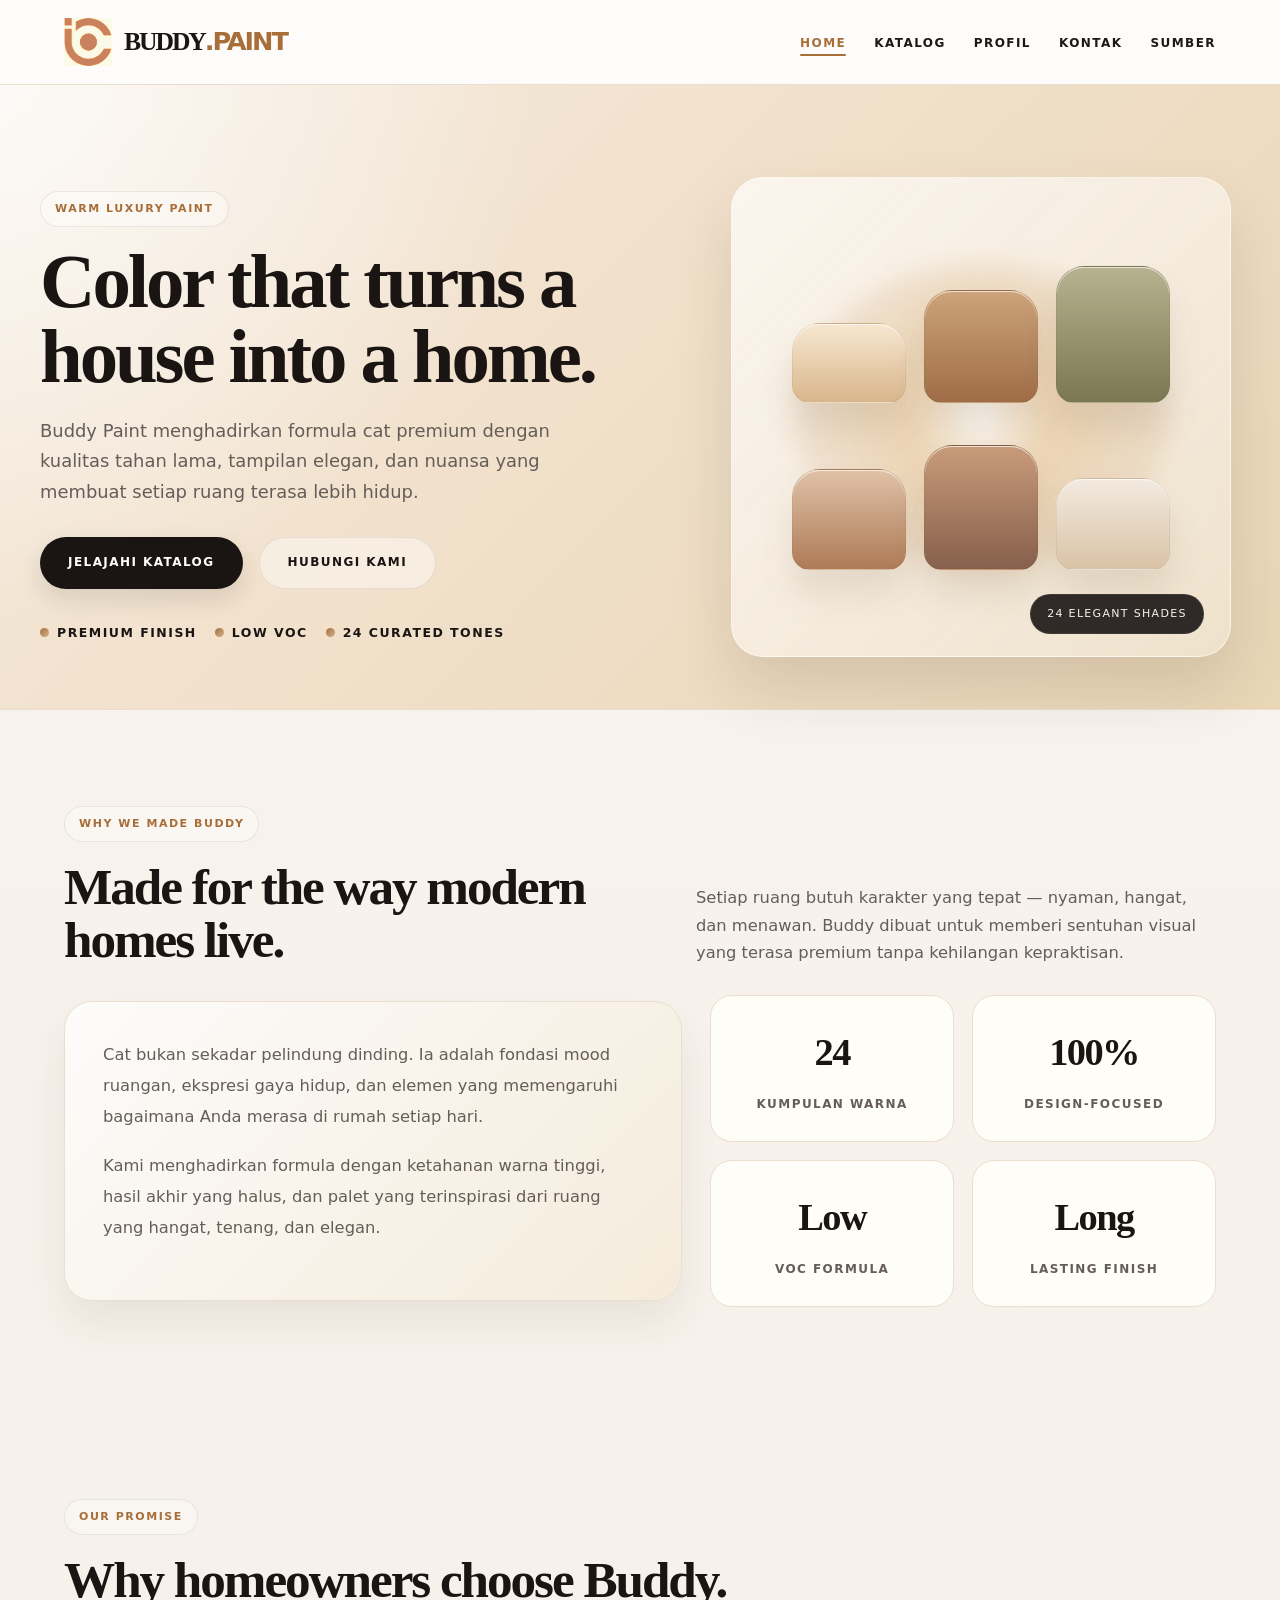
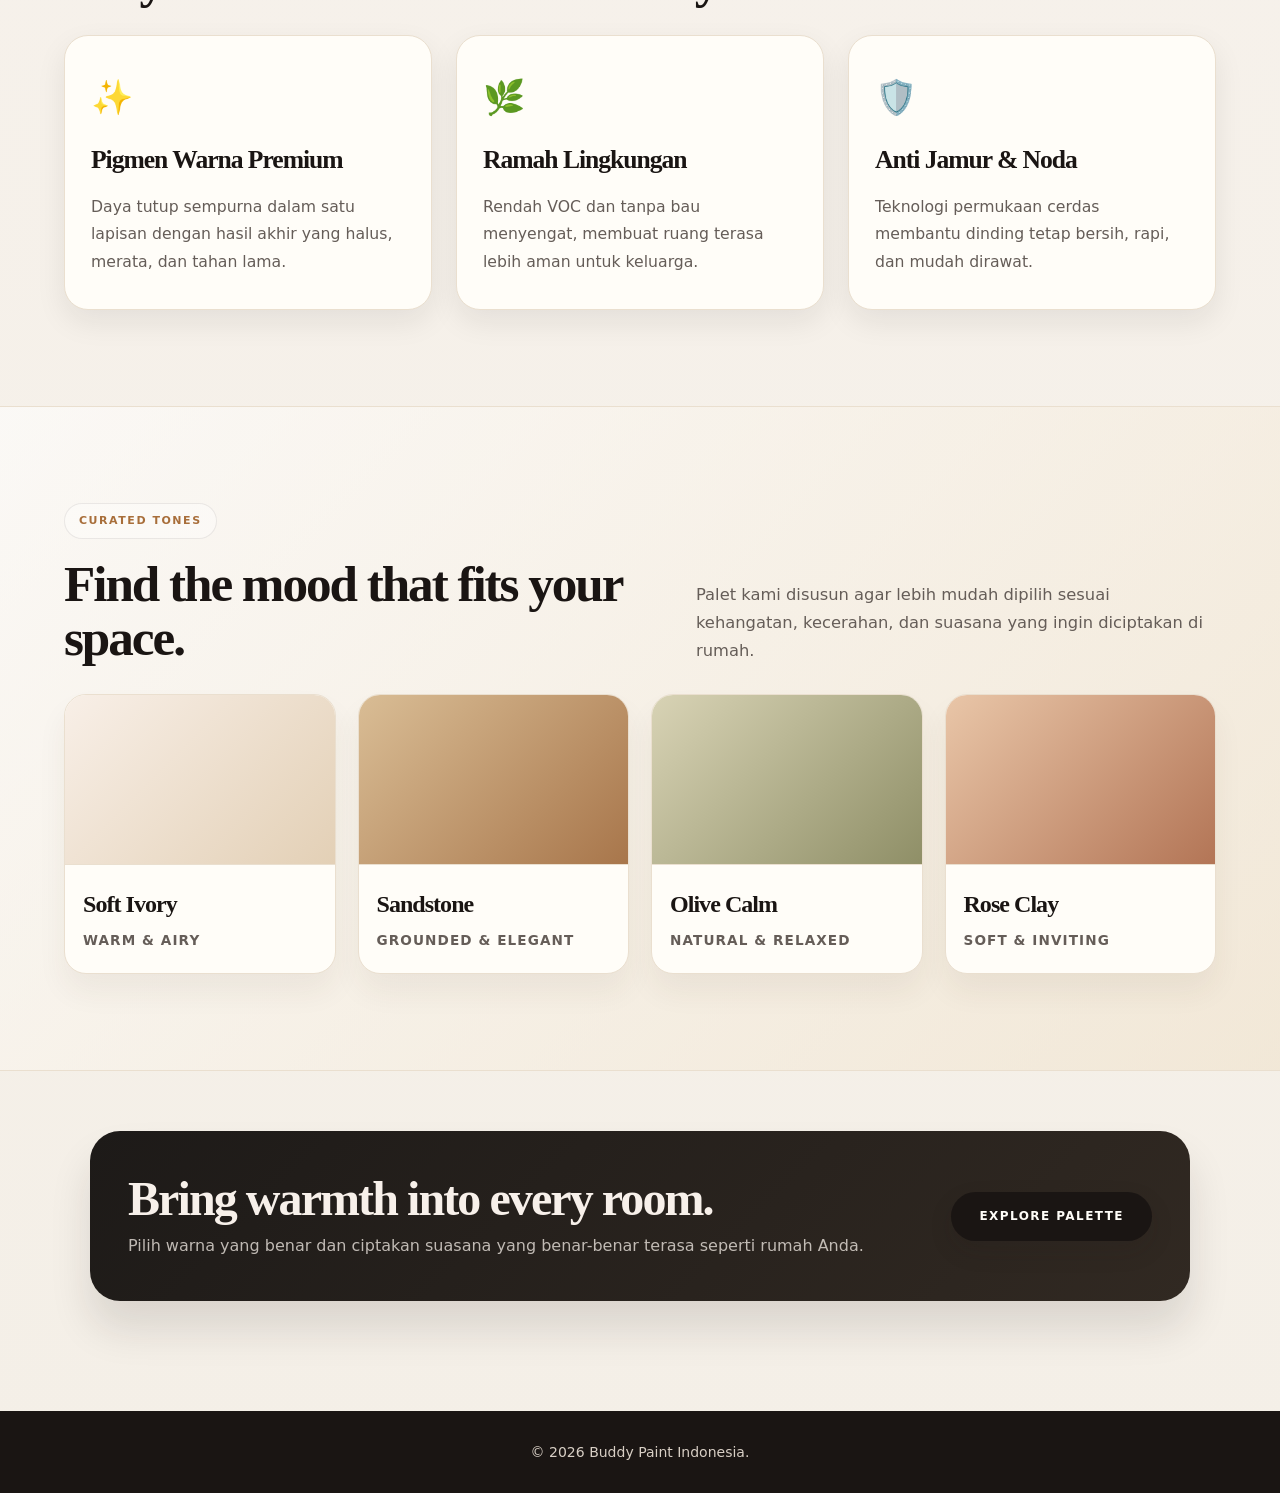
==== index.html @ d7e9905b "Add files via upload" ====
<!DOCTYPE html>
<html lang="id">
<head>
    <meta charset="UTF-8">
    <meta name="viewport" content="width=device-width, initial-scale=1.0">
    <title>Buddy Paint - Beranda</title>
    <style>
        :root {
            --bg: #f4efe7;
            --bg-strong: #e9dfd0;
            --panel: #fffdf8;
            --panel-soft: #f4ead8;
            --text: #1d1815;
            --muted: #655d58;
            --accent: #d3b28c;
            --accent-strong: #a86e3a;
            --dark: #1a1513;
            --line: #eadfcf;
            --shadow: rgba(29, 24, 21, 0.08);
            --stone: #f7f1ea;
            --rose: #d7a57a;
            --olive: #b9b388;
            --sand: #d8bf9d;
        }

        * {
            margin: 0;
            padding: 0;
            box-sizing: border-box;
            font-family: 'Segoe UI', system-ui, -apple-system, sans-serif;
        }

        html {
            scroll-behavior: smooth;
        }

        body {
            background: linear-gradient(180deg, #f8f3ee 0%, var(--bg) 100%);
            color: var(--text);
            line-height: 1.6;
            display: flex;
            flex-direction: column;
            min-height: 100vh;
        }

        h1, h2, h3 {
            font-family: Georgia, 'Times New Roman', serif;
            letter-spacing: -0.04em;
            color: var(--text);
        }

        p {
            color: var(--muted);
        }

        header {
            background: rgba(255, 255, 255, 0.74);
            border-bottom: 1px solid var(--line);
            backdrop-filter: blur(10px);
            position: sticky;
            top: 0;
            z-index: 1000;
            transition: box-shadow 0.25s ease, background 0.25s ease, transform 0.25s ease;
        }

        header.scrolled {
            background: rgba(255, 255, 255, 0.9);
            box-shadow: 0 12px 28px rgba(29, 24, 21, 0.08);
        }

        nav {
            max-width: 1200px;
            margin: 0 auto;
            padding: 18px 24px;
            display: flex;
            justify-content: space-between;
            align-items: center;
            position: relative;
        }

        .logo {
            font-size: 24px;
            font-weight: 800;
            color: var(--dark);
            text-decoration: none;
            letter-spacing: -0.05em;
        }

        .logo span { color: var(--accent-strong); }

        .nav-links {
            display: flex;
            gap: 28px;
            list-style: none;
        }

        .nav-links a {
            text-decoration: none;
            color: var(--text);
            font-weight: 600;
            font-size: 12px;
            letter-spacing: 0.12em;
            text-transform: uppercase;
            transition: color 0.2s ease;
            position: relative;
            padding-bottom: 6px;
        }

        .nav-links a::after {
            content: "";
            position: absolute;
            left: 0;
            bottom: 0;
            width: 100%;
            height: 2px;
            background: var(--accent-strong);
            border-radius: 999px;
            transform: scaleX(0);
            transform-origin: left;
            transition: transform 0.22s ease;
        }

        .nav-links a:hover, .nav-links a.active { color: var(--accent-strong); }
        .nav-links a:hover::after, .nav-links a.active::after { transform: scaleX(1); }

        .menu-toggle {
            display: none;
            width: 46px;
            height: 46px;
            border: 1px solid var(--line);
            border-radius: 12px;
            background: rgba(255, 255, 255, 0.8);
            cursor: pointer;
            padding: 10px 8px;
            transition: border-color 0.2s ease, transform 0.2s ease;
        }

        .menu-toggle span {
            display: block;
            width: 100%;
            height: 2px;
            background: var(--dark);
            border-radius: 99px;
            margin: 5px 0;
            transition: transform 0.25s ease, opacity 0.25s ease;
        }

        .menu-toggle.is-open span:nth-child(1) { transform: translateY(7px) rotate(45deg); }
        .menu-toggle.is-open span:nth-child(2) { opacity: 0; }
        .menu-toggle.is-open span:nth-child(3) { transform: translateY(-7px) rotate(-45deg); }

        @media (max-width: 720px) {
            nav {
                padding: 12px 16px;
            }

            .menu-toggle {
                display: inline-block;
            }

            .nav-links {
                position: absolute;
                top: calc(100% + 10px);
                right: 16px;
                left: 16px;
                background: rgba(255, 255, 255, 0.96);
                border: 1px solid var(--line);
                border-radius: 16px;
                box-shadow: 0 18px 38px rgba(29, 24, 21, 0.08);
                padding: 10px 12px;
                flex-direction: column;
                gap: 8px;
                opacity: 0;
                pointer-events: none;
                transform: translateY(-8px);
                transition: opacity 0.2s ease, transform 0.2s ease;
            }

            .nav-links.is-open {
                opacity: 1;
                pointer-events: auto;
                transform: translateY(0);
            }

            .nav-links a {
                display: block;
                padding: 10px 12px;
                border-radius: 10px;
            }

            .nav-links a:hover {
                background: rgba(200, 168, 131, 0.08);
            }
        }

        main {
            width: 100%;
        }

        .hero {
            padding: 72px 24px 32px;
            background: radial-gradient(circle at top left, rgba(255,255,255,0.75), transparent 38%), linear-gradient(135deg, #f5ebdf 0%, #f1e0ca 48%, #e8d6b6 100%);
            border-bottom: 1px solid var(--line);
        }

        .hero-grid {
            max-width: 1200px;
            margin: 0 auto;
            display: grid;
            grid-template-columns: 1.1fr 0.9fr;
            align-items: center;
            gap: 48px;
        }

        .eyebrow {
            display: inline-flex;
            align-items: center;
            gap: 8px;
            padding: 8px 14px;
            border: 1px solid rgba(26, 21, 19, 0.08);
            border-radius: 999px;
            background: rgba(255,255,255,0.35);
            color: var(--accent-strong);
            font-size: 11px;
            letter-spacing: 0.14em;
            text-transform: uppercase;
            font-weight: 700;
            margin-bottom: 18px;
        }

        .hero h1 {
            font-size: clamp(3rem, 6vw, 6rem);
            line-height: 0.97;
            margin-bottom: 22px;
            color: var(--dark);
        }

        .lead {
            max-width: 560px;
            font-size: clamp(1.05rem, 1.4vw, 1.3rem);
            line-height: 1.7;
            color: var(--muted);
            margin-bottom: 30px;
        }

        .hero-actions {
            display: flex;
            flex-wrap: wrap;
            gap: 16px;
            margin-bottom: 28px;
        }

        .btn {
            display: inline-flex;
            align-items: center;
            justify-content: center;
            background: var(--dark);
            color: var(--panel);
            padding: 15px 28px;
            border-radius: 999px;
            text-decoration: none;
            font-weight: 700;
            font-size: 12px;
            letter-spacing: 0.12em;
            text-transform: uppercase;
            transition: transform 0.2s ease, box-shadow 0.2s ease, background 0.2s ease;
            box-shadow: 0 10px 24px rgba(29, 24, 21, 0.12);
        }

        .btn:hover {
            transform: translateY(-2px);
            box-shadow: 0 14px 28px rgba(29, 24, 21, 0.15);
        }

        .btn.secondary {
            background: rgba(255,255,255,0.42);
            color: var(--dark);
            border: 1px solid rgba(26, 21, 19, 0.08);
            box-shadow: none;
        }

        .hero-meta {
            list-style: none;
            display: flex;
            flex-wrap: wrap;
            gap: 18px;
            padding-top: 6px;
        }

        .hero-meta li {
            color: var(--dark);
            font-size: 0.78rem;
            letter-spacing: 0.12em;
            text-transform: uppercase;
            font-weight: 700;
            display: inline-flex;
            align-items: center;
            gap: 8px;
        }

        .hero-meta li::before {
            content: "";
            width: 9px;
            height: 9px;
            border-radius: 50%;
            background: linear-gradient(135deg, var(--accent-strong), var(--accent));
            display: inline-block;
        }

        .hero-visual {
            position: relative;
            display: grid;
            place-items: center;
            min-height: 520px;
        }

        .visual-card {
            position: relative;
            width: min(100%, 500px);
            min-height: 480px;
            border-radius: 32px;
            background: linear-gradient(135deg, rgba(255,255,255,0.68), rgba(255,255,255,0.28));
            border: 1px solid rgba(255,255,255,0.5);
            box-shadow: 0 30px 60px rgba(73, 52, 33, 0.14);
            overflow: hidden;
            backdrop-filter: blur(4px);
        }

        .visual-glow {
            position: absolute;
            inset: 18% 12% 18% 12%;
            border-radius: 50%;
            background: radial-gradient(circle, rgba(255,255,255,0.88) 0%, rgba(233,205,165,0.78) 28%, rgba(195,144,94,0.17) 68%, transparent 100%);
            filter: blur(12px);
        }

        .swatch-stack {
            position: absolute;
            inset: 16% 12% 18% 12%;
            display: grid;
            grid-template-columns: repeat(3, minmax(0, 1fr));
            gap: 18px;
            align-items: end;
        }

        .swatch {
            border-radius: 28px 28px 18px 18px;
            border: 1px solid rgba(29,24,21,0.05);
            box-shadow: inset 0 1px 0 rgba(255,255,255,0.7), 0 24px 34px rgba(95, 72, 53, 0.12);
        }

        .swatch:nth-child(1) { height: 54%; background: linear-gradient(180deg, #f7e7d0, #d9b68c); }
        .swatch:nth-child(2) { height: 76%; background: linear-gradient(180deg, #cda47b, #9e6c46); }
        .swatch:nth-child(3) { height: 92%; background: linear-gradient(180deg, #b7b28f, #7a7752); }
        .swatch:nth-child(4) { height: 68%; background: linear-gradient(180deg, #e0c2a8, #ae7b56); }
        .swatch:nth-child(5) { height: 84%; background: linear-gradient(180deg, #c89b7a, #87604c); }
        .swatch:nth-child(6) { height: 62%; background: linear-gradient(180deg, #f3eae0, #dac3a6); }

        .badge {
            position: absolute;
            right: 26px;
            bottom: 22px;
            background: rgba(26, 21, 19, 0.9);
            color: #f8f1ea;
            font-size: 11px;
            letter-spacing: 0.12em;
            text-transform: uppercase;
            padding: 10px 16px;
            border-radius: 999px;
            border: 1px solid rgba(255,255,255,0.08);
            backdrop-filter: blur(6px);
        }

        .section {
            max-width: 1200px;
            margin: 0 auto;
            padding: 96px 24px;
        }

        .section-header {
            display: flex;
            justify-content: space-between;
            align-items: end;
            gap: 20px;
            margin-bottom: 28px;
        }

        .section-header h2 {
            font-size: clamp(2.4rem, 4vw, 3.5rem);
            line-height: 1.05;
            color: var(--dark);
        }

        .section-header p {
            max-width: 520px;
            font-size: 1.02rem;
            line-height: 1.7;
        }

        .story-grid {
            display: grid;
            grid-template-columns: 1.1fr 0.9fr;
            gap: 28px;
            align-items: center;
        }

        .story-card {
            background: linear-gradient(135deg, rgba(255,255,255,0.78), rgba(244,234,216,0.82));
            border: 1px solid var(--line);
            border-radius: 28px;
            padding: 38px;
            box-shadow: 0 22px 42px rgba(73, 52, 33, 0.08);
        }

        .story-card p {
            font-size: 1.02rem;
            line-height: 1.9;
            color: var(--muted);
            margin-bottom: 18px;
        }

        .story-stats {
            display: grid;
            grid-template-columns: repeat(2, minmax(0, 1fr));
            gap: 18px;
        }

        .stat {
            background: var(--panel);
            border: 1px solid var(--line);
            border-radius: 22px;
            padding: 26px 20px;
            text-align: center;
        }

        .stat strong {
            display: block;
            font-size: clamp(2rem, 3vw, 2.6rem);
            color: var(--dark);
            font-family: Georgia, 'Times New Roman', serif;
            letter-spacing: -0.04em;
            margin-bottom: 6px;
        }

        .stat span {
            font-size: 0.75rem;
            letter-spacing: 0.12em;
            text-transform: uppercase;
            color: var(--muted);
            font-weight: 700;
        }

        .features-grid {
            display: grid;
            grid-template-columns: repeat(auto-fit, minmax(260px, 1fr));
            gap: 24px;
        }

        .feature-card {
            background: var(--panel);
            padding: 34px 26px;
            border-radius: 24px;
            border: 1px solid var(--line);
            box-shadow: 0 12px 30px var(--shadow);
            transition: transform 0.2s ease, box-shadow 0.2s ease;
        }

        .feature-card:hover {
            transform: translateY(-4px);
            box-shadow: 0 20px 36px rgba(29, 24, 21, 0.08);
        }

        .feature-icon {
            font-size: 34px;
            margin-bottom: 16px;
        }

        .feature-card h3 {
            font-size: 1.6rem;
            margin-bottom: 12px;
            color: var(--dark);
        }

        .feature-card p {
            font-size: 0.98rem;
            line-height: 1.75;
            color: var(--muted);
        }

        .palette-wrap {
            background: linear-gradient(135deg, rgba(255,255,255,0.56), rgba(240,227,205,0.62));
            border-top: 1px solid var(--line);
            border-bottom: 1px solid var(--line);
        }

        .palette-grid {
            display: grid;
            grid-template-columns: repeat(auto-fit, minmax(210px, 1fr));
            gap: 22px;
            margin-top: 30px;
        }

        .palette-card {
            background: var(--panel);
            border: 1px solid var(--line);
            border-radius: 22px;
            overflow: hidden;
            box-shadow: 0 18px 30px rgba(73, 52, 33, 0.06);
        }

        .palette-sample {
            height: 170px;
            border-bottom: 1px solid var(--line);
        }

        .palette-card .info {
            padding: 20px 18px 22px;
        }

        .palette-card h3 {
            font-size: 1.5rem;
            margin-bottom: 6px;
            color: var(--dark);
        }

        .palette-card p {
            font-size: 0.85rem;
            letter-spacing: 0.08em;
            text-transform: uppercase;
            color: var(--muted);
            font-weight: 700;
        }

        .sample-ivory { background: linear-gradient(135deg, #f8efe7, #e3d0b6); }
        .sample-sand { background: linear-gradient(135deg, #d9bd95, #a8764b); }
        .sample-olive { background: linear-gradient(135deg, #d8d3b5, #8f8f67); }
        .sample-rose { background: linear-gradient(135deg, #e9c6a8, #b37556); }

        .cta-band {
            padding: 60px 24px 110px;
        }

        .cta-box {
            max-width: 1100px;
            margin: 0 auto;
            background: linear-gradient(135deg, #1d1a18 0%, #312922 100%);
            border-radius: 30px;
            padding: 42px 38px;
            display: flex;
            justify-content: space-between;
            align-items: center;
            gap: 20px;
            box-shadow: 0 28px 42px rgba(29, 24, 21, 0.12);
        }

        .cta-box h2 {
            color: #f7f0ea;
            font-size: clamp(2rem, 4vw, 3rem);
            line-height: 1.08;
            margin-bottom: 8px;
        }

        .cta-box p {
            color: rgba(247, 240, 234, 0.74);
            font-size: 1rem;
        }

        footer {
            margin-top: auto;
            background: var(--dark);
            color: #d8cfc5;
            padding: 30px 24px;
            text-align: center;
            font-size: 14px;
        }

        @media (max-width: 860px) {
            .hero-grid,
            .story-grid,
            .section-header,
            .cta-box {
                grid-template-columns: 1fr;
                display: grid;
            }

            .hero {
                padding-top: 48px;
            }

            .section {
                padding-top: 72px;
                padding-bottom: 72px;
            }

            .cta-box {
                text-align: center;
            }
        }
    </style>
    <link rel="stylesheet" href="header.css">
</head>
<body>
    <header class="site-header">
        <nav>
            <a href="index.html" class="brand-logo" aria-label="Buddy Paint beranda">
                <span class="brand-mark" aria-hidden="true">
                    <img src="logo.png" alt="" />
                </span>
                <span class="brand-text">BUDDY<span>.PAINT</span></span>
            </a>
            <button class="menu-toggle" type="button" aria-label="Buka menu" aria-expanded="false">
                <span></span>
                <span></span>
                <span></span>
            </button>
            <ul class="nav-links">
                <li><a href="index.html" class="active">Home</a></li>
                <li><a href="katalog.html">Katalog</a></li>
                <li><a href="profil.html">Profil</a></li>
                <li><a href="kontak.html">Kontak</a></li>
                <li><a href="sumber-gambar.html">Sumber</a></li>
            </ul>
        </nav>
    </header>
    <button class="header-peek" type="button" aria-label="Tampilkan navigasi" aria-expanded="false" title="Tampilkan navigasi">
        <span></span><span></span><span></span>
    </button>

    <main>
        <section class="hero">
            <div class="hero-grid">
                <div class="hero-copy">
                    <div class="eyebrow">Warm luxury paint</div>
                    <h1>Color that turns a house into a home.</h1>
                    <p class="lead">Buddy Paint menghadirkan formula cat premium dengan kualitas tahan lama, tampilan elegan, dan nuansa yang membuat setiap ruang terasa lebih hidup.</p>
                    <div class="hero-actions">
                        <a href="katalog.html" class="btn">Jelajahi Katalog</a>
                        <a href="kontak.html" class="btn secondary">Hubungi Kami</a>
                    </div>
                    <ul class="hero-meta">
                        <li>Premium finish</li>
                        <li>Low VOC</li>
                        <li>24 curated tones</li>
                    </ul>
                </div>

                <div class="hero-visual" aria-label="Preview warna premium Buddy Paint">
                    <div class="visual-card">
                        <div class="visual-glow"></div>
                        <div class="swatch-stack">
                            <div class="swatch"></div>
                            <div class="swatch"></div>
                            <div class="swatch"></div>
                            <div class="swatch"></div>
                            <div class="swatch"></div>
                            <div class="swatch"></div>
                        </div>
                        <div class="badge">24 elegant shades</div>
                    </div>
                </div>
            </div>
        </section>

        <section class="section">
            <div class="section-header">
                <div>
                    <div class="eyebrow">Why we made Buddy</div>
                    <h2>Made for the way modern homes live.</h2>
                </div>
                <p>Setiap ruang butuh karakter yang tepat — nyaman, hangat, dan menawan. Buddy dibuat untuk memberi sentuhan visual yang terasa premium tanpa kehilangan kepraktisan.</p>
            </div>

            <div class="story-grid">
                <div class="story-card">
                    <p>Cat bukan sekadar pelindung dinding. Ia adalah fondasi mood ruangan, ekspresi gaya hidup, dan elemen yang memengaruhi bagaimana Anda merasa di rumah setiap hari.</p>
                    <p>Kami menghadirkan formula dengan ketahanan warna tinggi, hasil akhir yang halus, dan palet yang terinspirasi dari ruang yang hangat, tenang, dan elegan.</p>
                </div>

                <div class="story-stats">
                    <div class="stat">
                        <strong>24</strong>
                        <span>kumpulan warna</span>
                    </div>
                    <div class="stat">
                        <strong>100%</strong>
                        <span>design-focused</span>
                    </div>
                    <div class="stat">
                        <strong>Low</strong>
                        <span>VOC formula</span>
                    </div>
                    <div class="stat">
                        <strong>Long</strong>
                        <span>lasting finish</span>
                    </div>
                </div>
            </div>
        </section>

        <section class="section" aria-label="Kelebihan Buddy Paint">
            <div class="section-header">
                <div>
                    <div class="eyebrow">Our promise</div>
                    <h2>Why homeowners choose Buddy.</h2>
                </div>
            </div>

            <div class="features-grid">
                <div class="feature-card">
                    <div class="feature-icon">✨</div>
                    <h3>Pigmen Warna Premium</h3>
                    <p>Daya tutup sempurna dalam satu lapisan dengan hasil akhir yang halus, merata, dan tahan lama.</p>
                </div>
                <div class="feature-card">
                    <div class="feature-icon">🌿</div>
                    <h3>Ramah Lingkungan</h3>
                    <p>Rendah VOC dan tanpa bau menyengat, membuat ruang terasa lebih aman untuk keluarga.</p>
                </div>
                <div class="feature-card">
                    <div class="feature-icon">🛡️</div>
                    <h3>Anti Jamur &amp; Noda</h3>
                    <p>Teknologi permukaan cerdas membantu dinding tetap bersih, rapi, dan mudah dirawat.</p>
                </div>
            </div>
        </section>

        <section class="palette-wrap">
            <div class="section">
                <div class="section-header">
                    <div>
                        <div class="eyebrow">Curated tones</div>
                        <h2>Find the mood that fits your space.</h2>
                    </div>
                    <p>Palet kami disusun agar lebih mudah dipilih sesuai kehangatan, kecerahan, dan suasana yang ingin diciptakan di rumah.</p>
                </div>

                <div class="palette-grid">
                    <article class="palette-card">
                        <div class="palette-sample sample-ivory"></div>
                        <div class="info">
                            <h3>Soft Ivory</h3>
                            <p>Warm &amp; airy</p>
                        </div>
                    </article>
                    <article class="palette-card">
                        <div class="palette-sample sample-sand"></div>
                        <div class="info">
                            <h3>Sandstone</h3>
                            <p>Grounded &amp; elegant</p>
                        </div>
                    </article>
                    <article class="palette-card">
                        <div class="palette-sample sample-olive"></div>
                        <div class="info">
                            <h3>Olive Calm</h3>
                            <p>Natural &amp; relaxed</p>
                        </div>
                    </article>
                    <article class="palette-card">
                        <div class="palette-sample sample-rose"></div>
                        <div class="info">
                            <h3>Rose Clay</h3>
                            <p>Soft &amp; inviting</p>
                        </div>
                    </article>
                </div>
            </div>
        </section>

        <section class="cta-band">
            <div class="cta-box">
                <div>
                    <h2>Bring warmth into every room.</h2>
                    <p>Pilih warna yang benar dan ciptakan suasana yang benar-benar terasa seperti rumah Anda.</p>
                </div>
                <a href="katalog.html" class="btn">Explore palette</a>
            </div>
        </section>
    </main>

    <footer>
        &copy; 2026 Buddy Paint Indonesia.
    </footer>

    <script>
        const header = document.querySelector('.site-header');
        const toggle = document.querySelector('.menu-toggle');
        const navLinks = document.querySelector('.nav-links');

        if (header) {
            window.addEventListener('scroll', () => {
                header.classList.toggle('scrolled', window.scrollY > 12);
            });
        }

        if (toggle && navLinks) {
            toggle.addEventListener('click', () => {
                const isOpen = navLinks.classList.toggle('is-open');
                toggle.classList.toggle('is-open', isOpen);
                toggle.setAttribute('aria-expanded', String(isOpen));
            });

            navLinks.querySelectorAll('a').forEach((link) => {
                link.addEventListener('click', () => {
                    navLinks.classList.remove('is-open');
                    toggle.classList.remove('is-open');
                    toggle.setAttribute('aria-expanded', 'false');
                });
            });

            window.addEventListener('resize', () => {
                if (window.innerWidth > 720) {
                    navLinks.classList.remove('is-open');
                    toggle.classList.remove('is-open');
                    toggle.setAttribute('aria-expanded', 'false');
                }
            });
        }
    </script>
    <script src="header.js"></script>
</body>
</html>
---- header.css ----
.brand-logo {
    display: inline-flex;
    align-items: center;
    gap: 12px;
    text-decoration: none;
    color: var(--dark);
}

.brand-mark {
    display: inline-flex;
    align-items: center;
    justify-content: center;
    width: 48px;
    height: 48px;
    flex-shrink: 0;
}

.brand-mark svg,
.brand-mark img {
    width: 100%;
    height: 100%;
    display: block;
    object-fit: contain;
    filter: sepia(0.85) saturate(1.4) hue-rotate(-18deg) brightness(0.92) contrast(1.15);
}

.brand-text {
    font-family: Georgia, 'Times New Roman', serif;
    font-size: clamp(1.5rem, 2vw, 2.25rem);
    line-height: 1;
    letter-spacing: -0.08em;
    font-weight: 700;
    color: var(--dark);
    white-space: nowrap;
}

.brand-text span {
    color: var(--accent-strong);
}

.site-header,
.navbar {
    transition: transform 0.25s ease, visibility 0s, box-shadow 0.25s ease, background 0.25s ease;
}

.site-header.is-condensed,
.navbar.is-condensed {
    transform: translateY(calc(-100% - 8px));
    visibility: hidden;
    pointer-events: none;
    transition: transform 0.25s ease, visibility 0s linear 0.25s;
}

.site-header.is-revealed,
.navbar.is-revealed {
    transform: translateY(0);
    visibility: visible;
    pointer-events: auto;
}

.header-peek {
    position: fixed;
    top: 50%;
    right: 16px;
    z-index: 1100;
    width: 48px;
    height: 48px;
    display: grid;
    place-content: center;
    gap: 3px;
    border: 1px solid var(--line);
    border-radius: 50%;
    background: rgba(255, 253, 249, 0.94);
    box-shadow: 0 8px 24px rgba(29, 24, 21, 0.14);
    cursor: pointer;
    opacity: 0;
    pointer-events: none;
    transform: translate(12px, -50%) scale(0.9);
    transition: opacity 0.2s ease, transform 0.2s ease;
}

.header-peek span {
    width: 14px;
    height: 2px;
    border-radius: 2px;
    background: var(--dark);
}

body.has-scrolled:not(.header-visible) .header-peek {
    opacity: 1;
    pointer-events: auto;
    transform: translate(0, -50%) scale(1);
}

.catalog-header {
    display: flex;
    justify-content: space-between;
    align-items: center;
    gap: 24px;
    padding: 14px max(24px, calc((100% - 1152px) / 2));
}

.catalog-header .nav-menu {
    display: flex;
    align-items: center;
}

@media (max-width: 760px) {
    .site-header > nav,
    .navbar > .container {
        position: relative;
        flex-direction: row;
        align-items: center;
        justify-content: space-between;
    }

    .site-header .menu-toggle,
    .navbar .menu-toggle {
        display: inline-block;
    }

    .site-header .nav-links,
    .navbar .nav-links,
    .catalog-header .nav-menu {
        position: absolute;
        top: calc(100% + 8px);
        right: 0;
        left: 0;
        display: flex;
        flex-direction: column;
        align-items: stretch;
        gap: 4px;
        padding: 10px 12px;
        border: 1px solid var(--line);
        border-radius: 16px;
        background: rgba(255, 255, 255, 0.97);
        box-shadow: 0 18px 38px rgba(29, 24, 21, 0.1);
        opacity: 0;
        pointer-events: none;
        transform: translateY(-8px);
        transition: opacity 0.2s ease, transform 0.2s ease;
    }

    .site-header .nav-links.is-open,
    .navbar .nav-links.is-open,
    .catalog-header .nav-menu.is-open {
        opacity: 1;
        pointer-events: auto;
        transform: translateY(0);
    }

    .site-header .nav-links a,
    .navbar .nav-links a,
    .catalog-header .nav-menu a {
        display: block;
        margin: 0;
        padding: 10px 12px;
        border-radius: 10px;
    }

    .catalog-header {
        padding: 10px 16px;
    }
}

@media (prefers-reduced-motion: reduce) {
    .site-header,
    .navbar,
    .header-peek,
    .site-header .nav-links,
    .navbar .nav-links,
    .catalog-header .nav-menu {
        transition-duration: 0.01ms;
    }
}
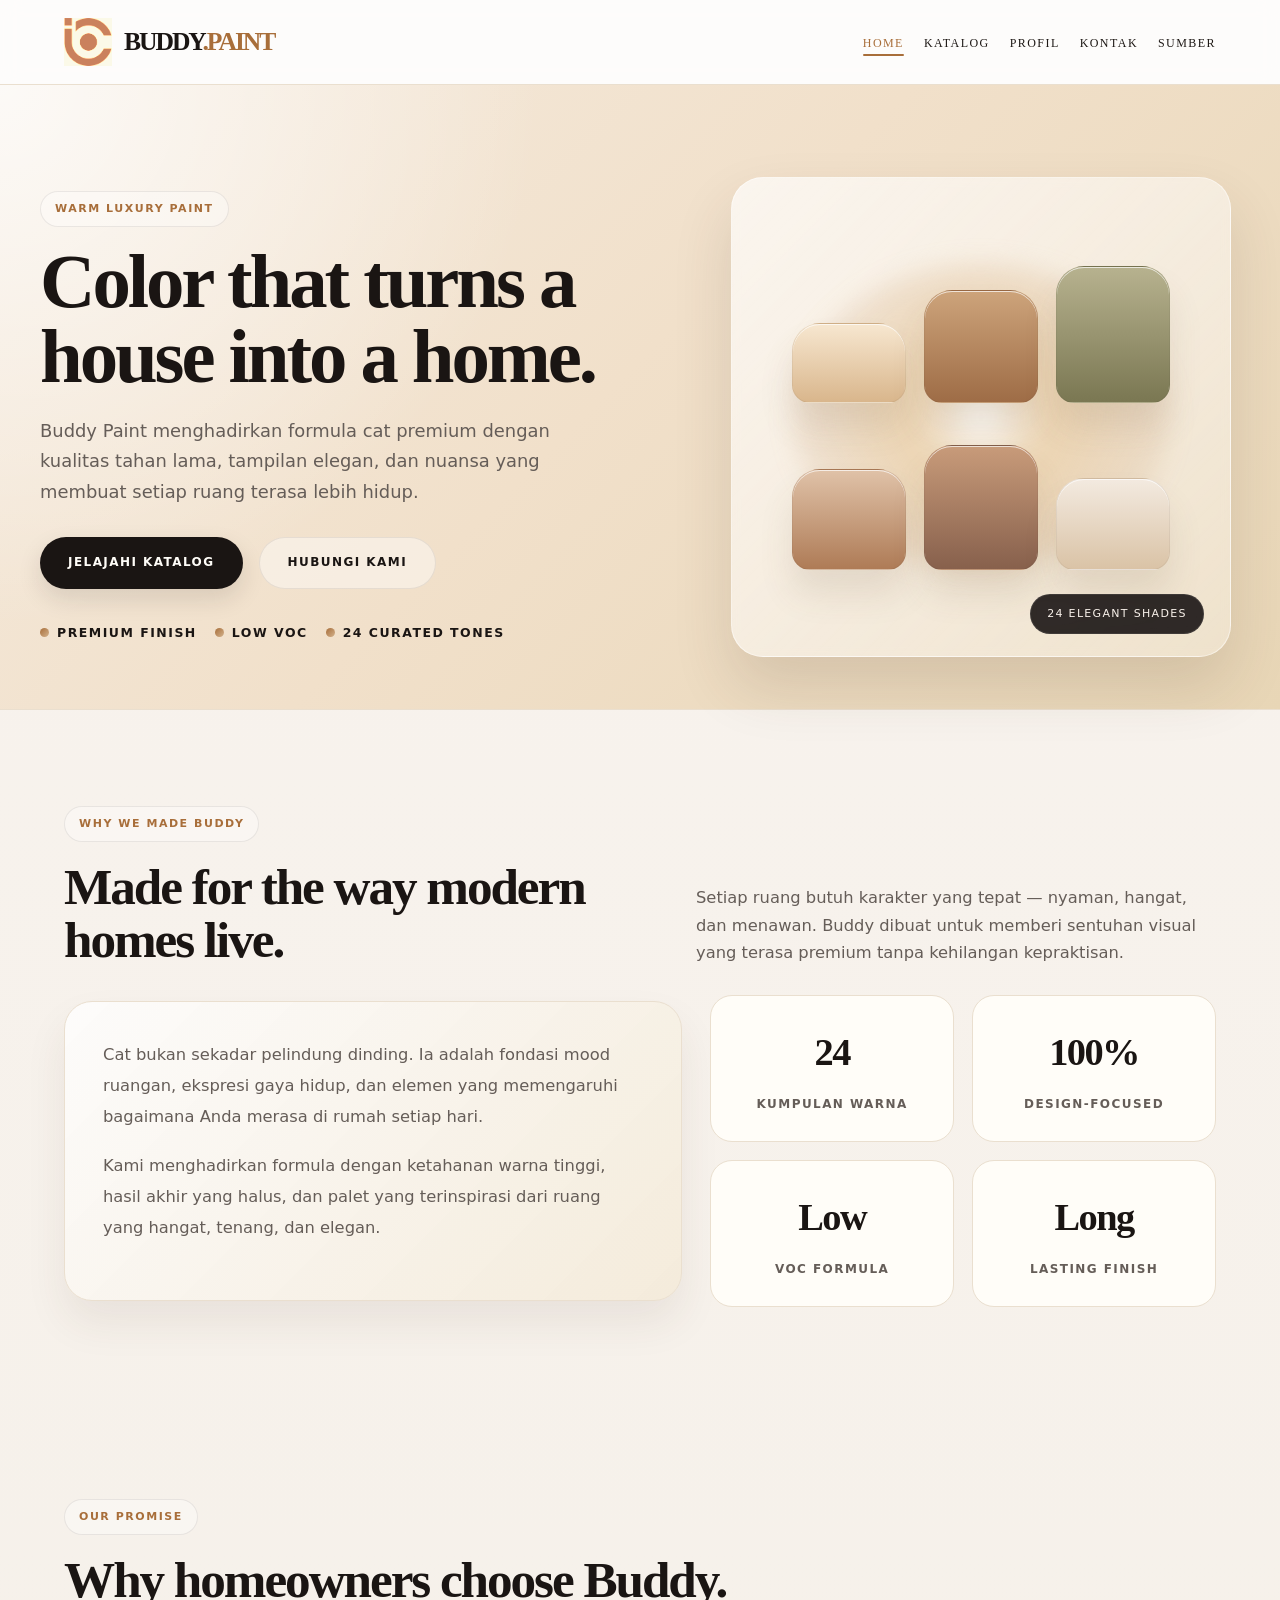
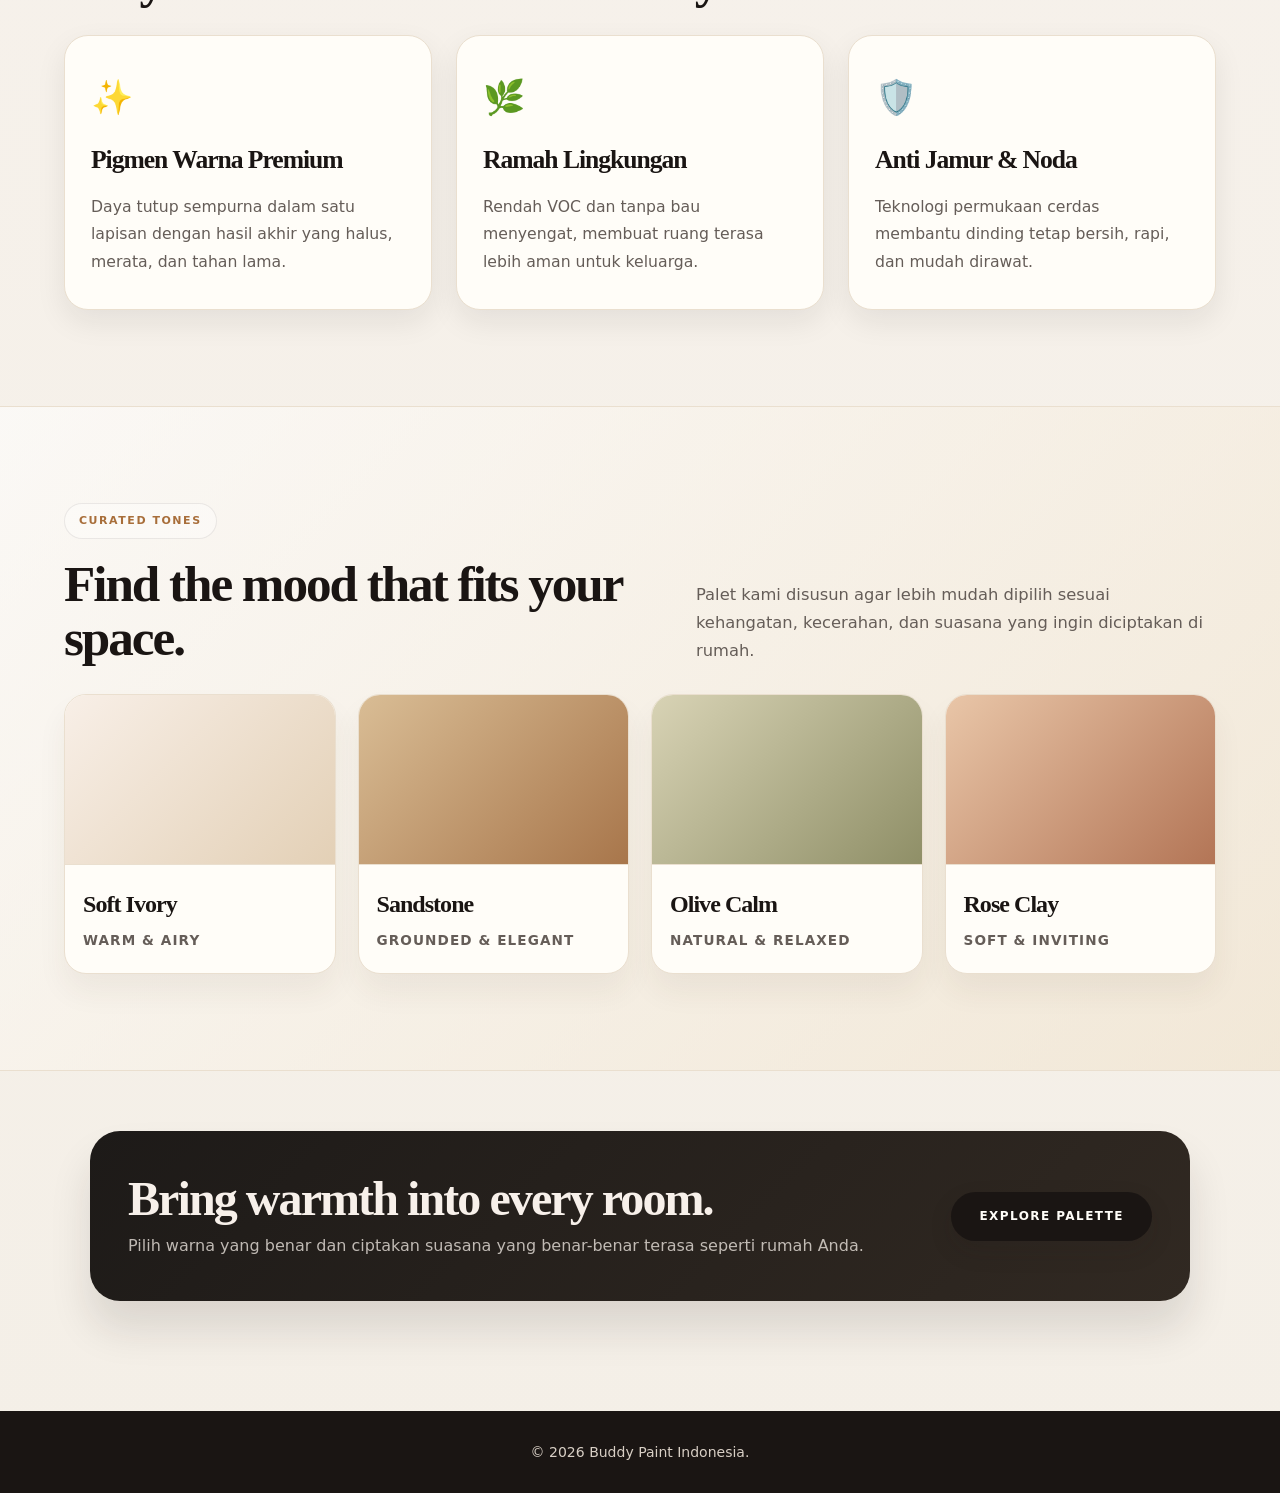
==== commit 7c3fab3c: "Add files via upload" ====
--- a/index.html
+++ b/index.html
@@ -47,6 +47,15 @@
             font-family: Georgia, 'Times New Roman', serif;
             letter-spacing: -0.04em;
             color: var(--text);
+        }
+
+        .brand-text,
+        .brand-logo,
+        .nav-links a,
+        .brand-logo span,
+        .catalog-header .nav-menu a,
+        .site-header .nav-links a {
+            font-family: Georgia, 'Times New Roman', serif;
         }
 
         p {
--- a/header.css
+++ b/header.css
@@ -1,3 +1,20 @@
+.site-header,
+.navbar {
+    background: rgba(255, 255, 255, 0.74);
+    border-bottom: 1px solid var(--line);
+}
+
+.site-header.scrolled,
+.navbar.scrolled {
+    background: rgba(255, 255, 255, 0.9);
+}
+
+.hero,
+.page-header,
+.profile-hero {
+    background: radial-gradient(circle at top left, rgba(255, 255, 255, 0.75), transparent 38%), linear-gradient(135deg, #f5ebdf 0%, #f1e0ca 48%, #e8d6b6 100%);
+}
+
 .brand-logo {
     display: inline-flex;
     align-items: center;
@@ -32,6 +49,77 @@
     font-weight: 700;
     color: var(--dark);
     white-space: nowrap;
+}
+
+.site-header .nav-links a,
+.navbar .nav-links a,
+.catalog-header .nav-menu a {
+    color: var(--text);
+    font-family: Georgia, 'Times New Roman', serif;
+    font-size: 12px;
+    font-weight: 400;
+    letter-spacing: 0.12em;
+    text-decoration: none;
+    text-transform: uppercase;
+    position: relative;
+    padding-bottom: 6px;
+}
+
+.site-header .nav-links,
+.navbar .nav-links,
+.catalog-header .nav-menu {
+    gap: 20px;
+}
+
+.site-header .nav-links a::after,
+.navbar .nav-links a::after,
+.catalog-header .nav-menu a::after {
+    content: "";
+    display: block;
+    position: absolute;
+    left: 0;
+    bottom: 0;
+    width: 100%;
+    height: 2px;
+    border-radius: 999px;
+    background: var(--accent-strong);
+    transform: scaleX(0);
+    transform-origin: left;
+    transition: transform 0.22s ease;
+}
+
+.site-header .nav-links a:hover,
+.site-header .nav-links a.active,
+.navbar .nav-links a:hover,
+.navbar .nav-links a.active,
+.catalog-header .nav-menu a:hover,
+.catalog-header .nav-menu a.active {
+    color: var(--accent-strong);
+}
+
+.site-header .nav-links a:hover::after,
+.site-header .nav-links a.active::after,
+.navbar .nav-links a:hover::after,
+.navbar .nav-links a.active::after,
+.catalog-header .nav-menu a:hover::after,
+.catalog-header .nav-menu a.active::after {
+    transform: scaleX(1);
+}
+
+.site-header.catalog-header {
+    padding: 18px max(24px, calc((100% - 1152px) / 2));
+}
+
+.navbar > .container {
+    width: 100%;
+    max-width: 1200px;
+    min-height: 0;
+    margin: 0 auto;
+    padding: 18px 24px;
+    display: flex;
+    flex-direction: row;
+    justify-content: space-between;
+    align-items: center;
 }
 
 .brand-text span {
@@ -114,6 +202,14 @@
         justify-content: space-between;
     }
 
+    .site-header.catalog-header {
+        padding: 12px 16px;
+    }
+
+    .navbar > .container {
+        padding: 12px 16px;
+    }
+
     .site-header .menu-toggle,
     .navbar .menu-toggle {
         display: inline-block;
@@ -123,18 +219,18 @@
     .navbar .nav-links,
     .catalog-header .nav-menu {
         position: absolute;
-        top: calc(100% + 8px);
-        right: 0;
-        left: 0;
+        top: calc(100% + 10px);
+        right: 16px;
+        left: 16px;
         display: flex;
         flex-direction: column;
         align-items: stretch;
-        gap: 4px;
+        gap: 8px;
         padding: 10px 12px;
         border: 1px solid var(--line);
         border-radius: 16px;
-        background: rgba(255, 255, 255, 0.97);
-        box-shadow: 0 18px 38px rgba(29, 24, 21, 0.1);
+        background: rgba(255, 255, 255, 0.96);
+        box-shadow: 0 18px 38px rgba(29, 24, 21, 0.08);
         opacity: 0;
         pointer-events: none;
         transform: translateY(-8px);
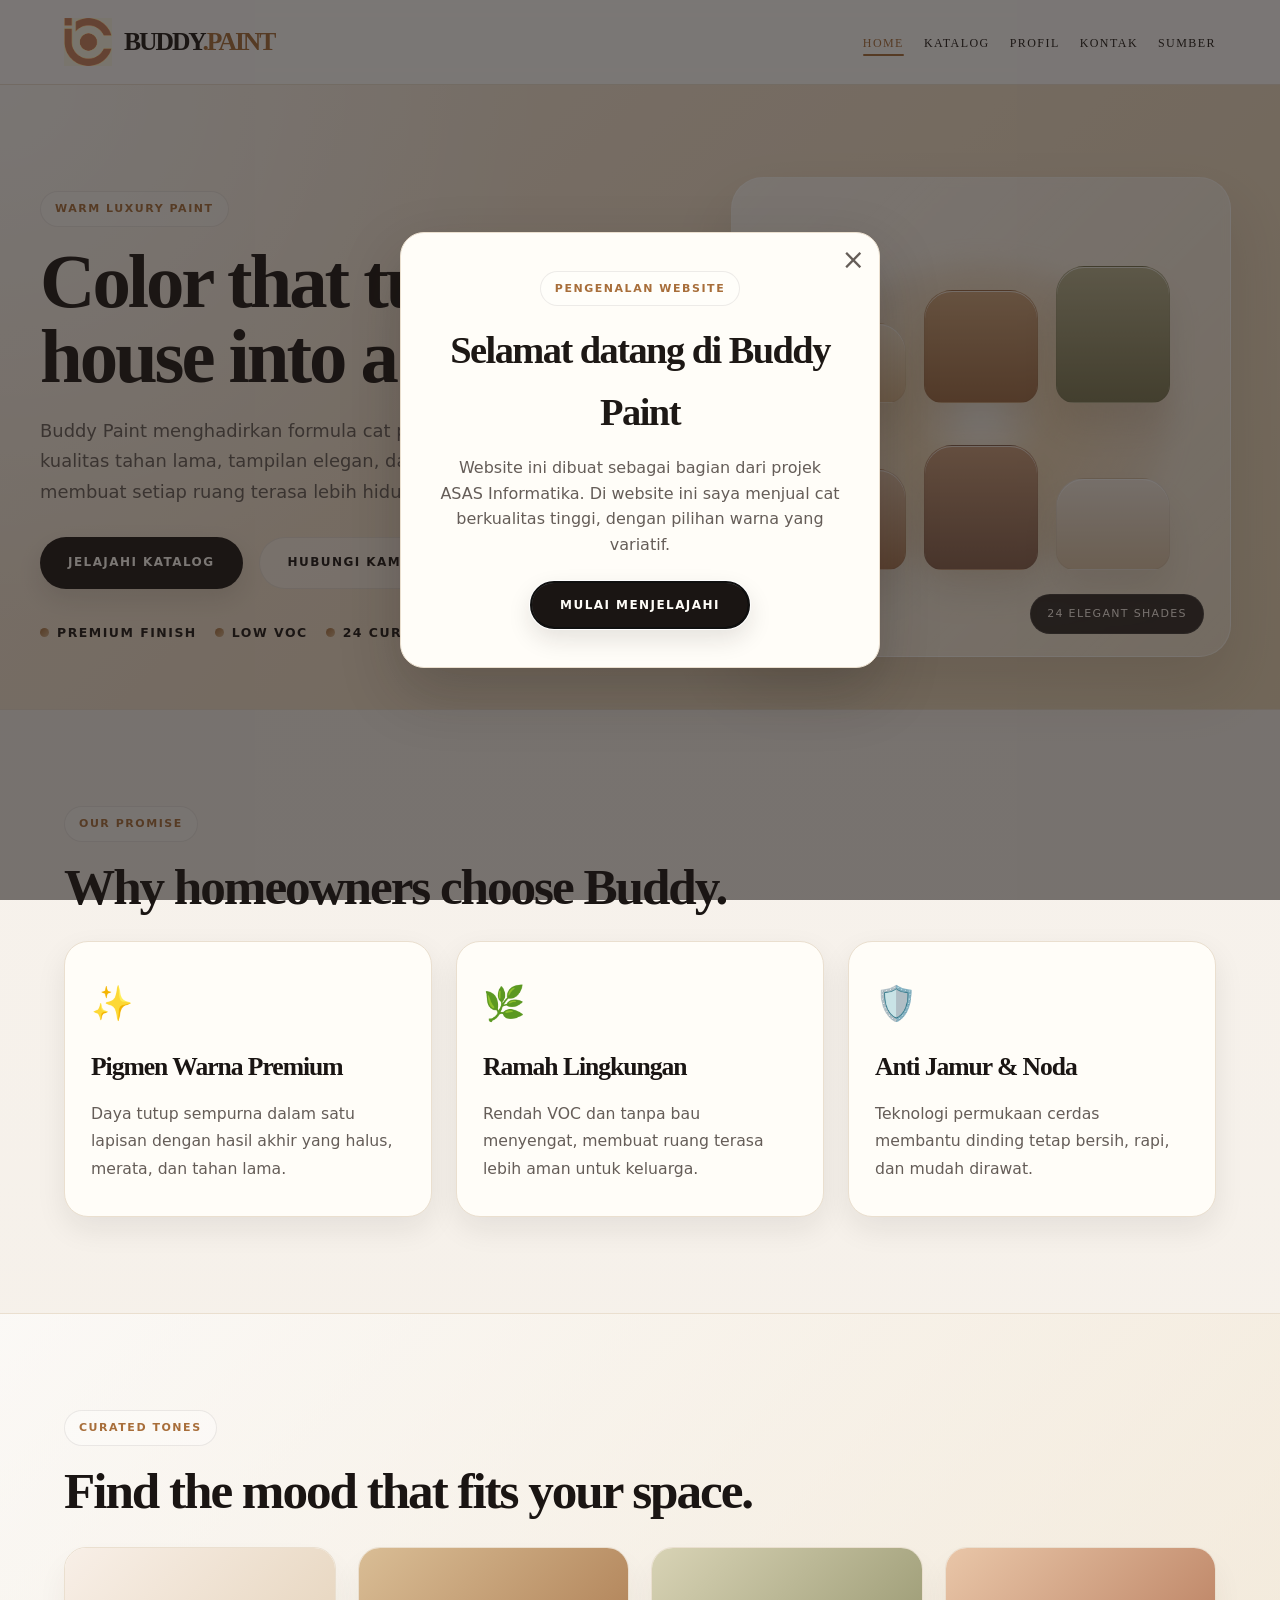
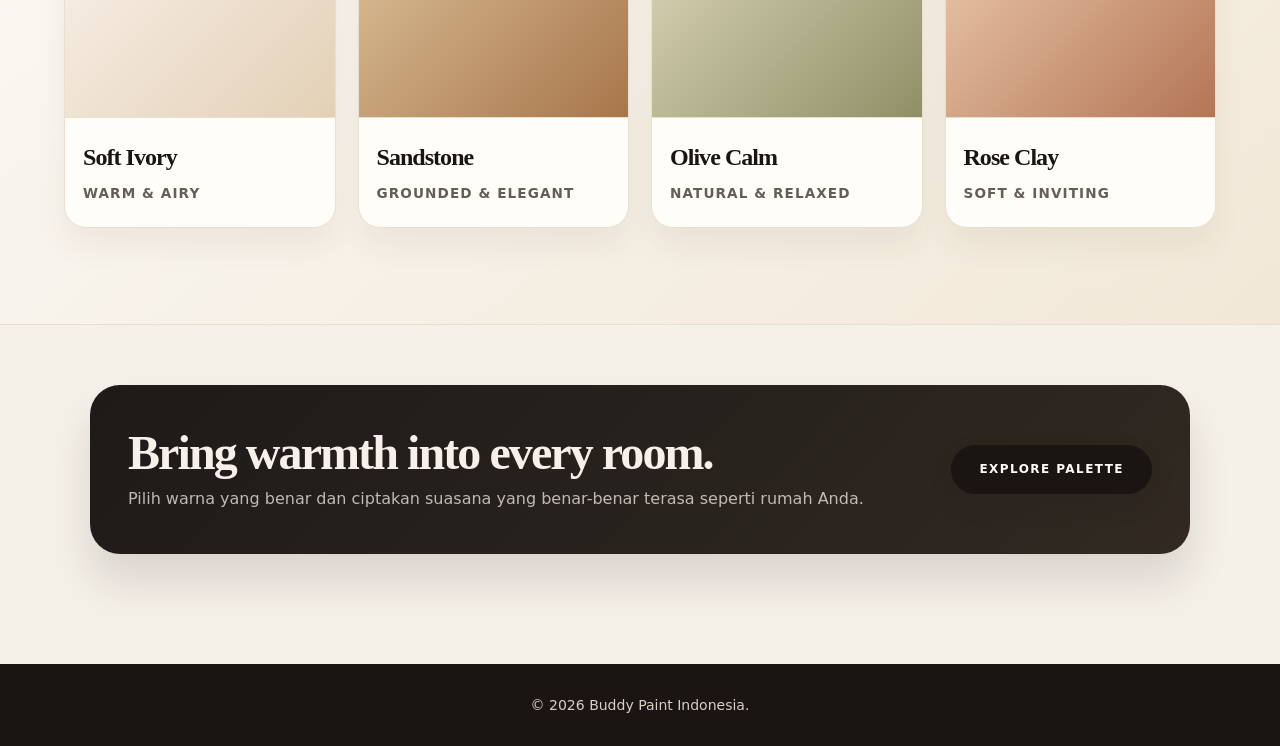
==== commit 285423e0: "Add files via upload" ====
--- a/index.html
+++ b/index.html
@@ -406,59 +406,6 @@
             line-height: 1.7;
         }
 
-        .story-grid {
-            display: grid;
-            grid-template-columns: 1.1fr 0.9fr;
-            gap: 28px;
-            align-items: center;
-        }
-
-        .story-card {
-            background: linear-gradient(135deg, rgba(255,255,255,0.78), rgba(244,234,216,0.82));
-            border: 1px solid var(--line);
-            border-radius: 28px;
-            padding: 38px;
-            box-shadow: 0 22px 42px rgba(73, 52, 33, 0.08);
-        }
-
-        .story-card p {
-            font-size: 1.02rem;
-            line-height: 1.9;
-            color: var(--muted);
-            margin-bottom: 18px;
-        }
-
-        .story-stats {
-            display: grid;
-            grid-template-columns: repeat(2, minmax(0, 1fr));
-            gap: 18px;
-        }
-
-        .stat {
-            background: var(--panel);
-            border: 1px solid var(--line);
-            border-radius: 22px;
-            padding: 26px 20px;
-            text-align: center;
-        }
-
-        .stat strong {
-            display: block;
-            font-size: clamp(2rem, 3vw, 2.6rem);
-            color: var(--dark);
-            font-family: Georgia, 'Times New Roman', serif;
-            letter-spacing: -0.04em;
-            margin-bottom: 6px;
-        }
-
-        .stat span {
-            font-size: 0.75rem;
-            letter-spacing: 0.12em;
-            text-transform: uppercase;
-            color: var(--muted);
-            font-weight: 700;
-        }
-
         .features-grid {
             display: grid;
             grid-template-columns: repeat(auto-fit, minmax(260px, 1fr));
@@ -583,9 +530,57 @@
             font-size: 14px;
         }
 
+        .asas-popup {
+            position: fixed;
+            inset: 0;
+            z-index: 3000;
+            display: grid;
+            place-items: center;
+            padding: 20px;
+            background: rgba(29, 24, 21, 0.58);
+        }
+
+        .asas-popup[hidden] {
+            display: none;
+        }
+
+        .asas-popup-card {
+            position: relative;
+            width: min(100%, 480px);
+            padding: 38px;
+            border: 1px solid var(--line);
+            border-radius: 24px;
+            background: var(--panel);
+            box-shadow: 0 24px 60px rgba(29, 24, 21, 0.24);
+            text-align: center;
+        }
+
+        .asas-popup-card .eyebrow {
+            margin-bottom: 14px;
+        }
+
+        .asas-popup-card h2 {
+            margin-bottom: 12px;
+            font-size: clamp(1.8rem, 5vw, 2.4rem);
+        }
+
+        .asas-popup-card p {
+            margin-bottom: 24px;
+        }
+
+        .asas-popup-close {
+            position: absolute;
+            top: 10px;
+            right: 14px;
+            border: 0;
+            background: transparent;
+            color: var(--muted);
+            font-size: 28px;
+            cursor: pointer;
+        }
+
         @media (max-width: 860px) {
             .hero-grid,
-            .story-grid,
             .section-header,
             .cta-box {
                 grid-template-columns: 1fr;
@@ -670,42 +665,6 @@
             </div>
         </section>
 
-        <section class="section">
-            <div class="section-header">
-                <div>
-                    <div class="eyebrow">Why we made Buddy</div>
-                    <h2>Made for the way modern homes live.</h2>
-                </div>
-                <p>Setiap ruang butuh karakter yang tepat — nyaman, hangat, dan menawan. Buddy dibuat untuk memberi sentuhan visual yang terasa premium tanpa kehilangan kepraktisan.</p>
-            </div>
-
-            <div class="story-grid">
-                <div class="story-card">
-                    <p>Cat bukan sekadar pelindung dinding. Ia adalah fondasi mood ruangan, ekspresi gaya hidup, dan elemen yang memengaruhi bagaimana Anda merasa di rumah setiap hari.</p>
-                    <p>Kami menghadirkan formula dengan ketahanan warna tinggi, hasil akhir yang halus, dan palet yang terinspirasi dari ruang yang hangat, tenang, dan elegan.</p>
-                </div>
-
-                <div class="story-stats">
-                    <div class="stat">
-                        <strong>24</strong>
-                        <span>kumpulan warna</span>
-                    </div>
-                    <div class="stat">
-                        <strong>100%</strong>
-                        <span>design-focused</span>
-                    </div>
-                    <div class="stat">
-                        <strong>Low</strong>
-                        <span>VOC formula</span>
-                    </div>
-                    <div class="stat">
-                        <strong>Long</strong>
-                        <span>lasting finish</span>
-                    </div>
-                </div>
-            </div>
-        </section>
-
         <section class="section" aria-label="Kelebihan Buddy Paint">
             <div class="section-header">
                 <div>
@@ -740,7 +699,6 @@
                         <div class="eyebrow">Curated tones</div>
                         <h2>Find the mood that fits your space.</h2>
                     </div>
-                    <p>Palet kami disusun agar lebih mudah dipilih sesuai kehangatan, kecerahan, dan suasana yang ingin diciptakan di rumah.</p>
                 </div>
 
                 <div class="palette-grid">
@@ -791,10 +749,40 @@
         &copy; 2026 Buddy Paint Indonesia.
     </footer>
 
+    <div class="asas-popup" id="asasPopup" role="dialog" aria-modal="true" aria-labelledby="asasPopupTitle" aria-describedby="asasPopupDescription">
+        <div class="asas-popup-card">
+            <button class="asas-popup-close" id="asasPopupClose" type="button" aria-label="Tutup pengenalan">&times;</button>
+            <div class="eyebrow">Pengenalan website</div>
+            <h2 id="asasPopupTitle">Selamat datang di Buddy Paint</h2>
+            <p id="asasPopupDescription">Website ini dibuat sebagai bagian dari projek ASAS Informatika. Di website ini saya menjual cat berkualitas tinggi, dengan pilihan warna yang variatif.</p>
+            <button class="btn" id="asasPopupStart" type="button">Mulai menjelajahi</button>
+        </div>
+    </div>
+
     <script>
         const header = document.querySelector('.site-header');
         const toggle = document.querySelector('.menu-toggle');
         const navLinks = document.querySelector('.nav-links');
+        const asasPopup = document.getElementById('asasPopup');
+        const asasPopupClose = document.getElementById('asasPopupClose');
+        const asasPopupStart = document.getElementById('asasPopupStart');
+
+        document.body.style.overflow = 'hidden';
+        asasPopupStart.focus();
+
+        function tutupPengenalan() {
+            asasPopup.hidden = true;
+            document.body.style.overflow = '';
+        }
+
+        asasPopupClose.addEventListener('click', tutupPengenalan);
+        asasPopupStart.addEventListener('click', tutupPengenalan);
+        asasPopup.addEventListener('click', (event) => {
+            if (event.target === asasPopup) tutupPengenalan();
+        });
+        document.addEventListener('keydown', (event) => {
+            if (event.key === 'Escape' && !asasPopup.hidden) tutupPengenalan();
+        });
 
         if (header) {
             window.addEventListener('scroll', () => {
